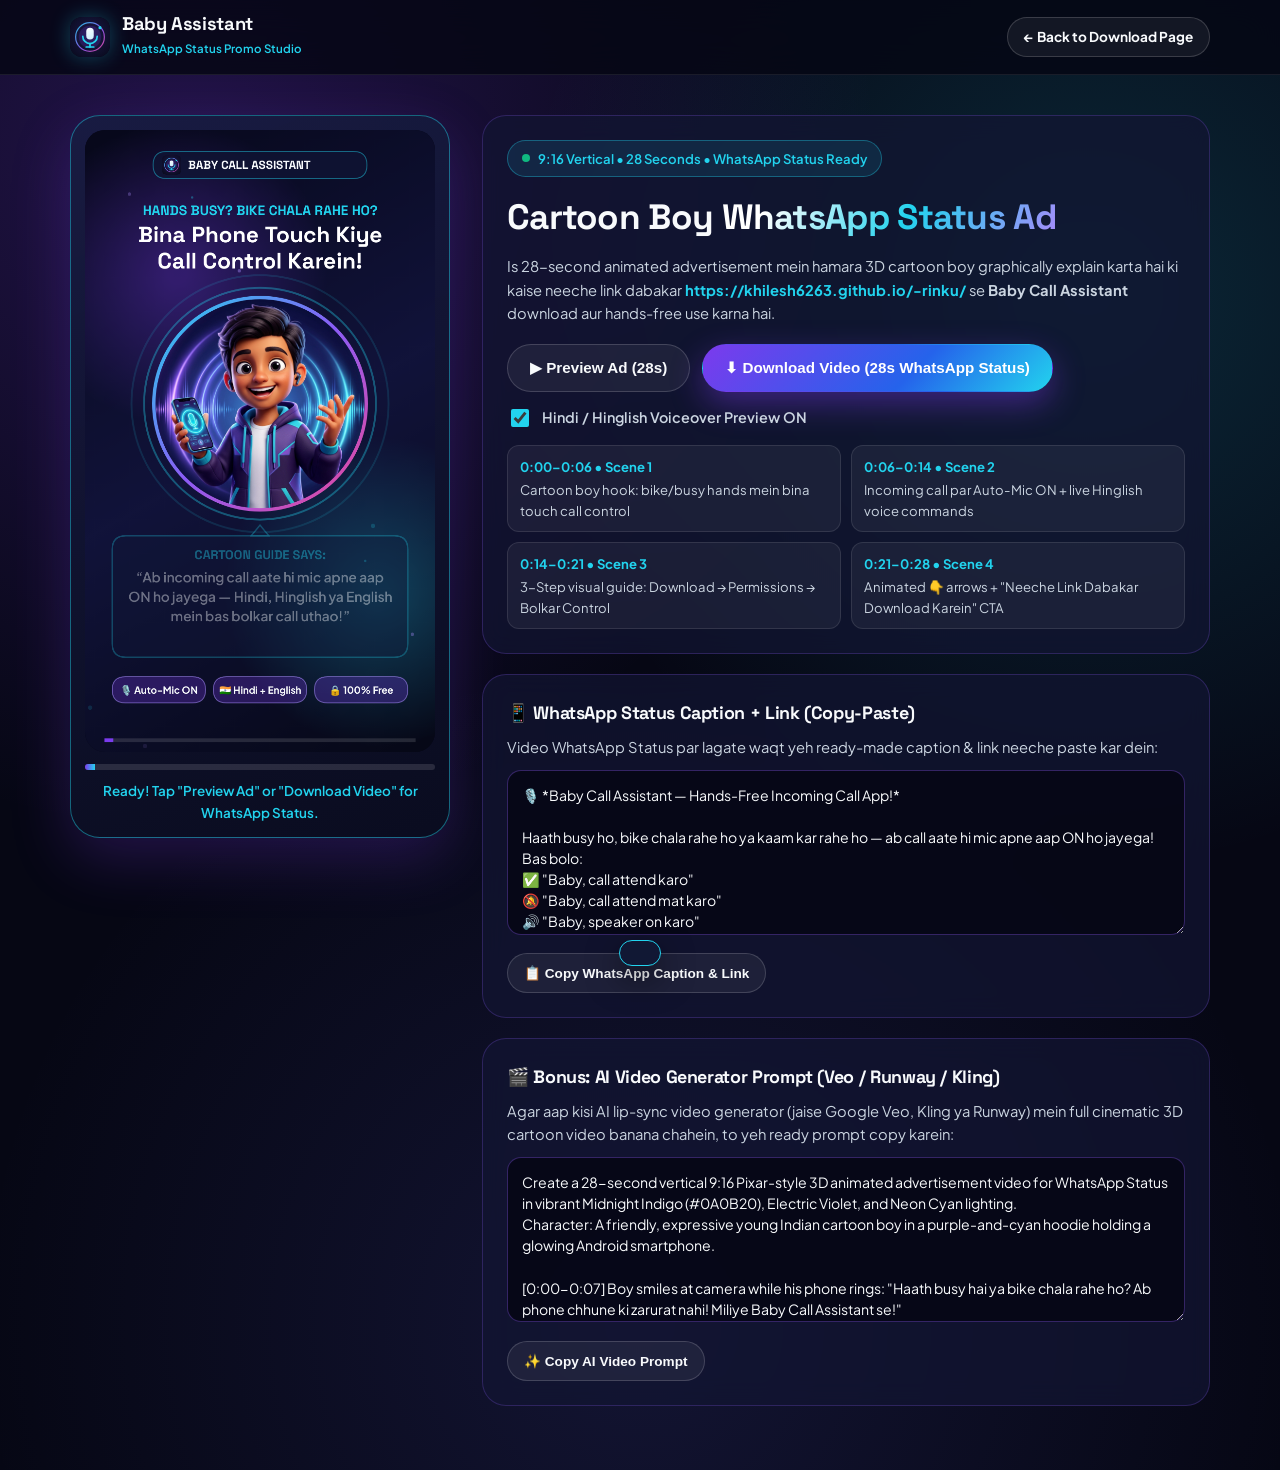
==== docs/promo.html @ e04ddbad "feat: add WhatsApp status promo video studio Introduce a new promo page and interactive JS renderer " ====
<!DOCTYPE html>
<html lang="en">
<head>
  <meta charset="UTF-8" />
  <meta name="viewport" content="width=device-width, initial-scale=1.0" />
  <title>Baby Assistant — WhatsApp Status Promo Video Studio</title>
  <meta
    name="description"
    content="Preview and download a 9:16 vertical WhatsApp Status advertisement video featuring our cartoon boy explaining how to download and use Baby Call Assistant."
  />
  <meta name="theme-color" content="#0A0B20" />
  <link rel="icon" type="image/svg+xml" href="./assets/baby-icon.svg" />
  <link rel="preconnect" href="https://fonts.googleapis.com" />
  <link rel="preconnect" href="https://fonts.gstatic.com" crossorigin />
  <link
    href="https://fonts.googleapis.com/css2?family=JetBrains+Mono:wght@500;700&family=Plus+Jakarta+Sans:wght@400;500;600;700;800&family=Space+Grotesk:wght@600;700&display=swap"
    rel="stylesheet"
  />
  <link rel="stylesheet" href="./styles.css" />
  <style>
    .promo-layout {
      display: grid;
      grid-template-columns: minmax(280px, 380px) 1fr;
      gap: 32px;
      align-items: start;
      padding: 40px 0 64px;
    }

    .canvas-shell {
      background: linear-gradient(160deg, rgba(24, 28, 66, 0.92), rgba(10, 12, 32, 0.98));
      border: 1px solid var(--border-glow);
      border-radius: 30px;
      padding: 14px;
      box-shadow: var(--shadow-glow);
    }

    #promo-canvas {
      width: 100%;
      aspect-ratio: 9 / 16;
      border-radius: 20px;
      display: block;
      background: #07081A;
    }

    .progress-track {
      height: 6px;
      border-radius: 999px;
      background: rgba(255, 255, 255, 0.12);
      overflow: hidden;
      margin-top: 12px;
    }

    .progress-fill {
      height: 100%;
      width: 0%;
      background: linear-gradient(90deg, var(--violet), var(--cyan));
      transition: width 0.1s linear;
    }

    .status-line {
      font-size: 0.84rem;
      color: var(--cyan);
      margin-top: 10px;
      text-align: center;
      font-weight: 600;
      min-height: 22px;
    }

    .promo-controls {
      display: flex;
      flex-direction: column;
      gap: 20px;
    }

    .control-buttons {
      display: flex;
      flex-wrap: wrap;
      gap: 12px;
    }

    .voice-switch {
      display: inline-flex;
      align-items: center;
      gap: 10px;
      color: var(--text-secondary);
      font-size: 0.9rem;
      font-weight: 600;
      cursor: pointer;
    }

    .voice-switch input {
      width: 18px;
      height: 18px;
      accent-color: var(--cyan);
    }

    .copy-area {
      width: 100%;
      min-height: 165px;
      background: rgba(6, 7, 20, 0.85);
      border: 1px solid rgba(139, 92, 246, 0.35);
      border-radius: 14px;
      color: var(--text-primary);
      padding: 14px;
      font-family: "Plus Jakarta Sans", sans-serif;
      font-size: 0.88rem;
      line-height: 1.5;
      resize: vertical;
      margin: 10px 0 12px;
    }

    .scene-list {
      display: grid;
      grid-template-columns: 1fr 1fr;
      gap: 10px;
      margin-top: 12px;
    }

    .scene-pill {
      background: rgba(255, 255, 255, 0.05);
      border: 1px solid rgba(255, 255, 255, 0.1);
      border-radius: 12px;
      padding: 10px 12px;
      font-size: 0.82rem;
      color: var(--text-secondary);
    }

    .scene-pill strong {
      display: block;
      color: var(--cyan);
      margin-bottom: 2px;
    }

    @media (max-width: 860px) {
      .promo-layout {
        grid-template-columns: 1fr;
      }

      .canvas-shell {
        max-width: 360px;
        margin: 0 auto;
        width: 100%;
      }
    }

    @media (max-width: 520px) {
      .scene-list {
        grid-template-columns: 1fr;
      }
    }
  </style>
</head>
<body>
  <header class="navbar">
    <div class="container nav-inner">
      <a href="./index.html" class="brand">
        <img src="./assets/baby-icon.svg" alt="Baby Assistant Logo" width="40" height="40" />
        <div>
          <span class="brand-name">Baby Assistant</span>
          <span class="brand-sub">WhatsApp Status Promo Studio</span>
        </div>
      </a>

      <div class="nav-actions">
        <a href="./index.html" class="btn btn-secondary btn-compact">← Back to Download Page</a>
      </div>
    </div>
  </header>

  <main class="container">
    <div class="promo-layout">
      <!-- Left: 9:16 Vertical WhatsApp Status Ad Player -->
      <div class="canvas-shell">
        <canvas id="promo-canvas" width="720" height="1280" aria-label="Baby Assistant WhatsApp Status advertisement video preview"></canvas>
        <div class="progress-track">
          <div id="promo-progress-fill" class="progress-fill"></div>
        </div>
        <div id="promo-status" class="status-line">
          Ready! Tap "Preview Ad" or "Download Video" for WhatsApp Status.
        </div>
      </div>

      <!-- Right: Controls, WhatsApp Caption & AI Video Prompt -->
      <div class="promo-controls">
        <div class="glass-card">
          <div class="pill-badge" style="margin-bottom: 12px;">
            <span class="pulse-dot" aria-hidden="true"></span>
            <span>9:16 Vertical • 28 Seconds • WhatsApp Status Ready</span>
          </div>
          <h1 style="font-size: clamp(1.6rem, 3vw, 2.2rem); margin-bottom: 10px;">
            Cartoon Boy <span class="gradient-text">WhatsApp Status Ad</span>
          </h1>
          <p style="color: var(--text-secondary); margin-bottom: 18px;">
            Is 28-second animated advertisement mein hamara 3D cartoon boy graphically explain karta hai ki kaise neeche link dabakar <strong id="promo-site-url" style="color: var(--cyan);"></strong> se <strong>Baby Call Assistant</strong> download aur hands-free use karna hai.
          </p>

          <div class="control-buttons">
            <button type="button" id="btn-play-preview" class="btn btn-secondary">
              ▶ Preview Ad (28s)
            </button>
            <button type="button" id="btn-record-video" class="btn btn-primary">
              ⬇ Download Video (28s WhatsApp Status)
            </button>
          </div>

          <div style="margin-top: 14px;">
            <label class="voice-switch">
              <input type="checkbox" id="toggle-voiceover" checked />
              <span>Hindi / Hinglish Voiceover Preview ON</span>
            </label>
          </div>

          <div class="scene-list">
            <div class="scene-pill">
              <strong>0:00–0:06 • Scene 1</strong>
              Cartoon boy hook: bike/busy hands mein bina touch call control
            </div>
            <div class="scene-pill">
              <strong>0:06–0:14 • Scene 2</strong>
              Incoming call par Auto-Mic ON + live Hinglish voice commands
            </div>
            <div class="scene-pill">
              <strong>0:14–0:21 • Scene 3</strong>
              3-Step visual guide: Download → Permissions → Bolkar Control
            </div>
            <div class="scene-pill">
              <strong>0:21–0:28 • Scene 4</strong>
              Animated 👇 arrows + "Neeche Link Dabakar Download Karein" CTA
            </div>
          </div>
        </div>

        <div class="glass-card">
          <h3>📱 WhatsApp Status Caption + Link (Copy-Paste)</h3>
          <p>Video WhatsApp Status par lagate waqt yeh ready-made caption &amp; link neeche paste kar dein:</p>
          <textarea id="whatsapp-caption-text" class="copy-area" readonly></textarea>
          <button type="button" id="btn-copy-caption" class="btn btn-secondary btn-compact">
            📋 Copy WhatsApp Caption &amp; Link
          </button>
        </div>

        <div class="glass-card">
          <h3>🎬 Bonus: AI Video Generator Prompt (Veo / Runway / Kling)</h3>
          <p>Agar aap kisi AI lip-sync video generator (jaise Google Veo, Kling ya Runway) mein full cinematic 3D cartoon video banana chahein, to yeh ready prompt copy karein:</p>
          <textarea id="ai-video-prompt-text" class="copy-area" readonly></textarea>
          <button type="button" id="btn-copy-ai-prompt" class="btn btn-secondary btn-compact">
            ✨ Copy AI Video Prompt
          </button>
        </div>
      </div>
    </div>
  </main>

  <div id="toast" class="toast" role="status" aria-live="polite"></div>
  <script src="./promo.js" defer></script>
</body>
</html>
---- docs/styles.css ----
:root {
  --bg-deep: #060714;
  --bg-surface: #0E1128;
  --bg-card: rgba(18, 22, 50, 0.72);
  --border-subtle: rgba(139, 92, 246, 0.24);
  --border-glow: rgba(34, 211, 238, 0.45);
  --text-primary: #F8FAFC;
  --text-secondary: #CBD5E1;
  --text-muted: #94A3B8;
  --violet: #7C3AED;
  --violet-light: #A78BFA;
  --cyan: #22D3EE;
  --emerald: #10B981;
  --rose: #F43F5E;
  --amber: #F59E0B;
  --radius-lg: 24px;
  --radius-md: 16px;
  --radius-pill: 999px;
  --shadow-glow: 0 20px 60px rgba(124, 58, 237, 0.24);
}

*,
*::before,
*::after {
  box-sizing: border-box;
}

html {
  scroll-behavior: smooth;
}

body {
  margin: 0;
  font-family: "Plus Jakarta Sans", -apple-system, BlinkMacSystemFont, "Segoe UI", sans-serif;
  background: radial-gradient(circle at 15% 10%, rgba(124, 58, 237, 0.24), transparent 40%),
    radial-gradient(circle at 85% 20%, rgba(34, 211, 238, 0.16), transparent 36%),
    radial-gradient(circle at 50% 90%, rgba(99, 102, 241, 0.14), transparent 45%),
    var(--bg-deep);
  color: var(--text-primary);
  line-height: 1.6;
  min-height: 100vh;
  overflow-x: hidden;
}

h1, h2, h3, h4, .brand-name {
  font-family: "Space Grotesk", sans-serif;
  letter-spacing: -0.02em;
  margin-top: 0;
}

code, .mono {
  font-family: "JetBrains Mono", monospace;
}

a {
  color: inherit;
  text-decoration: none;
}

.container {
  width: min(1140px, 92%);
  margin: 0 auto;
}

/* Navbar */
.navbar {
  position: sticky;
  top: 0;
  z-index: 50;
  background: rgba(6, 7, 20, 0.82);
  backdrop-filter: blur(18px);
  border-bottom: 1px solid rgba(255, 255, 255, 0.08);
}

.nav-inner {
  display: flex;
  align-items: center;
  justify-content: space-between;
  gap: 16px;
  padding: 14px 0;
}

.brand {
  display: flex;
  align-items: center;
  gap: 12px;
}

.brand img {
  width: 40px;
  height: 40px;
  border-radius: 12px;
  box-shadow: 0 0 20px rgba(34, 211, 238, 0.3);
}

.brand-name {
  font-size: 1.15rem;
  font-weight: 700;
  display: block;
  line-height: 1.1;
}

.brand-sub {
  font-size: 0.72rem;
  color: var(--cyan);
  font-weight: 600;
}

.nav-links {
  display: flex;
  align-items: center;
  gap: 24px;
  color: var(--text-secondary);
  font-size: 0.92rem;
  font-weight: 500;
}

.nav-links a:hover {
  color: var(--cyan);
}

.nav-actions {
  display: flex;
  align-items: center;
  gap: 10px;
}

.lang-toggle {
  display: inline-flex;
  background: rgba(255, 255, 255, 0.06);
  border: 1px solid rgba(255, 255, 255, 0.12);
  border-radius: var(--radius-pill);
  padding: 3px;
}

.lang-btn {
  border: none;
  background: transparent;
  color: var(--text-muted);
  font-size: 0.78rem;
  font-weight: 600;
  padding: 6px 12px;
  border-radius: var(--radius-pill);
  cursor: pointer;
  transition: 0.2s ease;
}

.lang-btn.active {
  background: linear-gradient(135deg, var(--violet), #4F46E5);
  color: #fff;
}

/* Buttons */
.btn {
  display: inline-flex;
  align-items: center;
  justify-content: center;
  gap: 10px;
  min-height: 48px;
  padding: 12px 22px;
  border-radius: var(--radius-pill);
  font-weight: 700;
  font-size: 0.95rem;
  border: 1px solid transparent;
  cursor: pointer;
  transition: transform 0.18s ease, box-shadow 0.2s ease, border-color 0.2s ease;
}

.btn:hover {
  transform: translateY(-2px);
}

.btn-primary {
  background: linear-gradient(135deg, var(--violet), #2563EB 60%, var(--cyan));
  color: #fff;
  box-shadow: 0 12px 32px rgba(124, 58, 237, 0.42);
}

.btn-primary:hover {
  box-shadow: 0 16px 40px rgba(34, 211, 238, 0.35);
}

.btn-secondary {
  background: rgba(255, 255, 255, 0.06);
  border-color: rgba(255, 255, 255, 0.16);
  color: var(--text-primary);
}

.btn-secondary:hover {
  border-color: var(--cyan);
}

.btn-compact {
  min-height: 40px;
  padding: 8px 16px;
  font-size: 0.85rem;
}

/* Hero */
.hero {
  padding: 64px 0 48px;
}

.hero-grid {
  display: grid;
  grid-template-columns: 1.15fr 0.85fr;
  gap: 44px;
  align-items: center;
}

.pill-badge {
  display: inline-flex;
  align-items: center;
  gap: 8px;
  padding: 7px 14px;
  border-radius: var(--radius-pill);
  background: rgba(34, 211, 238, 0.1);
  border: 1px solid rgba(34, 211, 238, 0.35);
  color: var(--cyan);
  font-size: 0.82rem;
  font-weight: 600;
  margin-bottom: 18px;
}

.pulse-dot {
  width: 8px;
  height: 8px;
  border-radius: 50%;
  background: var(--emerald);
  box-shadow: 0 0 0 0 rgba(16, 185, 129, 0.7);
  animation: pulse 1.8s infinite;
}

@keyframes pulse {
  0% { box-shadow: 0 0 0 0 rgba(16, 185, 129, 0.7); }
  70% { box-shadow: 0 0 0 10px rgba(16, 185, 129, 0); }
  100% { box-shadow: 0 0 0 0 rgba(16, 185, 129, 0); }
}

.hero h1 {
  font-size: clamp(2.1rem, 4.4vw, 3.45rem);
  line-height: 1.1;
  margin-bottom: 18px;
}

.gradient-text {
  background: linear-gradient(120deg, #FFFFFF 15%, var(--cyan) 55%, var(--violet-light) 100%);
  -webkit-background-clip: text;
  background-clip: text;
  color: transparent;
}

.hero-desc {
  color: var(--text-secondary);
  font-size: 1.06rem;
  margin-bottom: 28px;
  max-width: 560px;
}

.hero-cta-row {
  display: flex;
  flex-wrap: wrap;
  gap: 14px;
  margin-bottom: 24px;
}

.meta-strip {
  display: flex;
  flex-wrap: wrap;
  gap: 18px;
  color: var(--text-muted);
  font-size: 0.86rem;
}

.meta-strip span {
  display: inline-flex;
  align-items: center;
  gap: 6px;
}

/* Interactive Phone Mockup */
.phone-frame {
  background: linear-gradient(160deg, rgba(24, 28, 66, 0.92), rgba(10, 12, 32, 0.98));
  border: 1px solid var(--border-glow);
  border-radius: 34px;
  padding: 20px;
  box-shadow: var(--shadow-glow), inset 0 1px 0 rgba(255, 255, 255, 0.12);
  position: relative;
}

.phone-notch {
  width: 96px;
  height: 18px;
  background: #050610;
  border-radius: 12px;
  margin: 0 auto 14px;
}

.call-status-pill {
  display: inline-flex;
  align-items: center;
  gap: 8px;
  font-size: 0.76rem;
  font-weight: 700;
  letter-spacing: 0.04em;
  text-transform: uppercase;
  padding: 6px 12px;
  border-radius: var(--radius-pill);
  background: rgba(16, 185, 129, 0.16);
  color: #6EE7B7;
  border: 1px solid rgba(16, 185, 129, 0.35);
}

.call-status-pill.ringing {
  background: rgba(34, 211, 238, 0.15);
  color: var(--cyan);
  border-color: rgba(34, 211, 238, 0.4);
}

.call-status-pill.rejected {
  background: rgba(244, 63, 94, 0.16);
  color: #FDA4AF;
  border-color: rgba(244, 63, 94, 0.4);
}

.phone-header {
  text-align: center;
  margin-bottom: 16px;
}

.caller-name {
  font-size: 1.3rem;
  font-weight: 700;
  margin: 10px 0 2px;
}

.caller-sub {
  font-size: 0.85rem;
  color: var(--text-muted);
  margin: 0;
}

.orb-stage {
  display: flex;
  flex-direction: column;
  align-items: center;
  margin: 16px 0;
}

.orb-ring {
  width: 112px;
  height: 112px;
  border-radius: 50%;
  padding: 6px;
  background: conic-gradient(from 0deg, var(--cyan), var(--violet), #EC4899, var(--cyan));
  animation: spin 6s linear infinite;
  display: grid;
  place-items: center;
  box-shadow: 0 0 38px rgba(124, 58, 237, 0.55);
}

.orb-inner {
  width: 100%;
  height: 100%;
  border-radius: 50%;
  background: #0B0D24;
  display: grid;
  place-items: center;
  animation: spin-reverse 6s linear infinite;
}

.orb-inner img {
  width: 72px;
  height: 72px;
  border-radius: 50%;
}

@keyframes spin {
  to { transform: rotate(360deg); }
}

@keyframes spin-reverse {
  to { transform: rotate(-360deg); }
}

.wave-bars {
  display: flex;
  align-items: center;
  gap: 5px;
  height: 26px;
  margin-top: 12px;
}

.wave-bars span {
  width: 4px;
  border-radius: 4px;
  background: linear-gradient(180deg, var(--cyan), var(--violet));
  animation: wave 1s ease-in-out infinite;
}

.wave-bars span:nth-child(2) { animation-delay: 0.12s; }
.wave-bars span:nth-child(3) { animation-delay: 0.24s; }
.wave-bars span:nth-child(4) { animation-delay: 0.36s; }
.wave-bars span:nth-child(5) { animation-delay: 0.18s; }

@keyframes wave {
  0%, 100% { height: 8px; opacity: 0.55; }
  50% { height: 24px; opacity: 1; }
}

.sim-response {
  background: rgba(255, 255, 255, 0.05);
  border: 1px solid rgba(255, 255, 255, 0.1);
  border-radius: 14px;
  padding: 12px 14px;
  font-size: 0.86rem;
  color: var(--text-secondary);
  margin-bottom: 14px;
  min-height: 66px;
}

.sim-response strong {
  color: var(--cyan);
  display: block;
  margin-bottom: 3px;
}

.demo-chips {
  display: grid;
  grid-template-columns: 1fr 1fr;
  gap: 8px;
}

.chip-btn {
  border: 1px solid rgba(139, 92, 246, 0.35);
  background: rgba(124, 58, 237, 0.14);
  color: var(--text-primary);
  border-radius: 12px;
  padding: 9px 10px;
  font-size: 0.78rem;
  font-weight: 600;
  cursor: pointer;
  text-align: left;
  transition: 0.18s ease;
}

.chip-btn:hover {
  border-color: var(--cyan);
  background: rgba(34, 211, 238, 0.16);
}

.chip-btn.reset-chip {
  grid-column: span 2;
  text-align: center;
  background: rgba(255, 255, 255, 0.05);
  border-color: rgba(255, 255, 255, 0.15);
  color: var(--text-secondary);
}

/* Sections */
.section {
  padding: 58px 0;
}

.section-head {
  text-align: center;
  max-width: 680px;
  margin: 0 auto 38px;
}

.section-tag {
  font-size: 0.8rem;
  font-weight: 700;
  letter-spacing: 0.1em;
  text-transform: uppercase;
  color: var(--cyan);
  margin-bottom: 8px;
}

.section-head h2 {
  font-size: clamp(1.7rem, 3vw, 2.4rem);
  margin-bottom: 12px;
}

.section-head p {
  color: var(--text-secondary);
  margin: 0;
}

/* Cards */
.card-grid {
  display: grid;
  grid-template-columns: repeat(3, 1fr);
  gap: 20px;
}

.glass-card {
  background: var(--bg-card);
  border: 1px solid var(--border-subtle);
  border-radius: var(--radius-lg);
  padding: 24px;
  backdrop-filter: blur(12px);
  transition: border-color 0.2s ease, transform 0.2s ease;
}

.glass-card:hover {
  border-color: var(--border-glow);
  transform: translateY(-3px);
}

.icon-box {
  width: 46px;
  height: 46px;
  border-radius: 14px;
  background: linear-gradient(135deg, rgba(124, 58, 237, 0.35), rgba(34, 211, 238, 0.22));
  border: 1px solid rgba(167, 139, 250, 0.35);
  display: grid;
  place-items: center;
  font-size: 1.35rem;
  margin-bottom: 14px;
}

.glass-card h3 {
  font-size: 1.12rem;
  margin-bottom: 8px;
}

.glass-card p {
  color: var(--text-secondary);
  font-size: 0.92rem;
  margin: 0;
}

/* Commands Grid */
.commands-grid {
  display: grid;
  grid-template-columns: repeat(2, 1fr);
  gap: 18px;
}

.command-card {
  display: flex;
  flex-direction: column;
  gap: 10px;
}

.command-header {
  display: flex;
  align-items: center;
  justify-content: space-between;
  gap: 10px;
}

.intent-badge {
  font-size: 0.74rem;
  font-weight: 700;
  padding: 4px 10px;
  border-radius: var(--radius-pill);
  background: rgba(34, 211, 238, 0.15);
  color: var(--cyan);
}

.intent-badge.warn {
  background: rgba(245, 158, 11, 0.16);
  color: #FCD34D;
}

.intent-badge.danger {
  background: rgba(244, 63, 94, 0.16);
  color: #FDA4AF;
}

.phrase-list {
  display: flex;
  flex-wrap: wrap;
  gap: 8px;
}

.phrase-pill {
  background: rgba(255, 255, 255, 0.06);
  border: 1px solid rgba(255, 255, 255, 0.12);
  border-radius: 10px;
  padding: 7px 12px;
  font-size: 0.86rem;
  color: var(--text-primary);
}

/* Install Steps */
.steps-grid {
  display: grid;
  grid-template-columns: repeat(3, 1fr);
  gap: 20px;
}

.step-num {
  width: 36px;
  height: 36px;
  border-radius: 50%;
  background: linear-gradient(135deg, var(--violet), var(--cyan));
  color: #fff;
  font-weight: 800;
  display: grid;
  place-items: center;
  margin-bottom: 14px;
}

/* Release Verification Box */
.download-box {
  background: linear-gradient(135deg, rgba(124, 58, 237, 0.18), rgba(14, 17, 40, 0.92));
  border: 1px solid var(--border-glow);
  border-radius: 28px;
  padding: 34px;
  display: grid;
  grid-template-columns: 1.2fr 0.8fr;
  gap: 28px;
  align-items: center;
}

.spec-list {
  display: grid;
  grid-template-columns: 1fr 1fr;
  gap: 12px;
  margin-top: 18px;
}

.spec-item {
  background: rgba(255, 255, 255, 0.05);
  border: 1px solid rgba(255, 255, 255, 0.08);
  border-radius: 14px;
  padding: 12px 14px;
}

.spec-label {
  font-size: 0.74rem;
  color: var(--text-muted);
  display: block;
}

.spec-value {
  font-size: 0.92rem;
  font-weight: 700;
  word-break: break-all;
}

.download-actions {
  display: flex;
  flex-direction: column;
  gap: 12px;
}

.qr-card {
  display: flex;
  align-items: center;
  gap: 16px;
  padding: 16px;
  border-radius: 20px;
  background: rgba(10, 12, 32, 0.72);
  border: 1px solid rgba(34, 211, 238, 0.32);
  box-shadow: 0 12px 32px rgba(0, 0, 0, 0.35);
}

.qr-frame {
  flex-shrink: 0;
  padding: 10px;
  background: #FFFFFF;
  border-radius: 16px;
  box-shadow: 0 0 24px rgba(34, 211, 238, 0.25);
  display: grid;
  place-items: center;
}

.qr-code-box {
  width: 132px;
  height: 132px;
  display: grid;
  place-items: center;
}

.qr-code-box svg,
.qr-code-box img {
  width: 132px;
  height: 132px;
  display: block;
  border-radius: 4px;
}

.qr-caption {
  display: flex;
  flex-direction: column;
  gap: 6px;
  min-width: 0;
}

.qr-caption strong {
  font-family: "Space Grotesk", sans-serif;
  font-size: 1rem;
  color: var(--text-primary);
}

.qr-caption span {
  font-size: 0.82rem;
  color: var(--text-secondary);
  line-height: 1.45;
}

.qr-copy-btn {
  margin-top: 4px;
  align-self: flex-start;
  display: inline-flex;
  align-items: center;
  gap: 6px;
  padding: 7px 12px;
  min-height: 36px;
  border-radius: var(--radius-pill);
  border: 1px solid rgba(139, 92, 246, 0.45);
  background: rgba(124, 58, 237, 0.18);
  color: var(--text-primary);
  font-size: 0.78rem;
  font-weight: 600;
  cursor: pointer;
  transition: border-color 0.2s ease, background 0.2s ease;
}

.qr-copy-btn:hover {
  border-color: var(--cyan);
  background: rgba(34, 211, 238, 0.18);
}

@media (max-width: 480px) {
  .qr-card {
    flex-direction: column;
    text-align: center;
  }

  .qr-copy-btn {
    align-self: center;
  }
}

.toast {
  position: fixed;
  bottom: 24px;
  left: 50%;
  transform: translateX(-50%) translateY(90px);
  background: #111834;
  border: 1px solid var(--cyan);
  color: #fff;
  padding: 12px 20px;
  border-radius: var(--radius-pill);
  font-size: 0.9rem;
  font-weight: 600;
  box-shadow: 0 12px 32px rgba(0, 0, 0, 0.5);
  transition: transform 0.25s ease;
  z-index: 100;
}

.toast.show {
  transform: translateX(-50%) translateY(0);
}

/* FAQ */
.faq-list {
  max-width: 780px;
  margin: 0 auto;
  display: flex;
  flex-direction: column;
  gap: 12px;
}

.faq-item {
  background: var(--bg-card);
  border: 1px solid var(--border-subtle);
  border-radius: var(--radius-md);
  overflow: hidden;
}

.faq-item summary {
  padding: 18px 20px;
  font-weight: 700;
  cursor: pointer;
  list-style: none;
  display: flex;
  justify-content: space-between;
  align-items: center;
}

.faq-item summary::-webkit-details-marker {
  display: none;
}

.faq-item summary::after {
  content: "+";
  color: var(--cyan);
  font-size: 1.3rem;
}

.faq-item[open] summary::after {
  content: "−";
}

.faq-item p {
  margin: 0;
  padding: 0 20px 18px;
  color: var(--text-secondary);
  font-size: 0.94rem;
}

/* Footer */
.footer {
  border-top: 1px solid rgba(255, 255, 255, 0.08);
  padding: 34px 0 46px;
  margin-top: 30px;
  color: var(--text-muted);
  font-size: 0.88rem;
}

.footer-inner {
  display: flex;
  flex-wrap: wrap;
  justify-content: space-between;
  align-items: center;
  gap: 16px;
}

.footer-links {
  display: flex;
  gap: 20px;
}

.footer-links a:hover {
  color: var(--cyan);
}

@media (max-width: 920px) {
  .hero-grid,
  .download-box {
    grid-template-columns: 1fr;
  }

  .card-grid,
  .steps-grid {
    grid-template-columns: 1fr 1fr;
  }

  .nav-links {
    display: none;
  }
}

@media (max-width: 620px) {
  .card-grid,
  .steps-grid,
  .commands-grid,
  .spec-list {
    grid-template-columns: 1fr;
  }

  .hero {
    padding-top: 36px;
  }

  .demo-chips {
    grid-template-columns: 1fr;
  }

  .chip-btn.reset-chip {
    grid-column: span 1;
  }
}
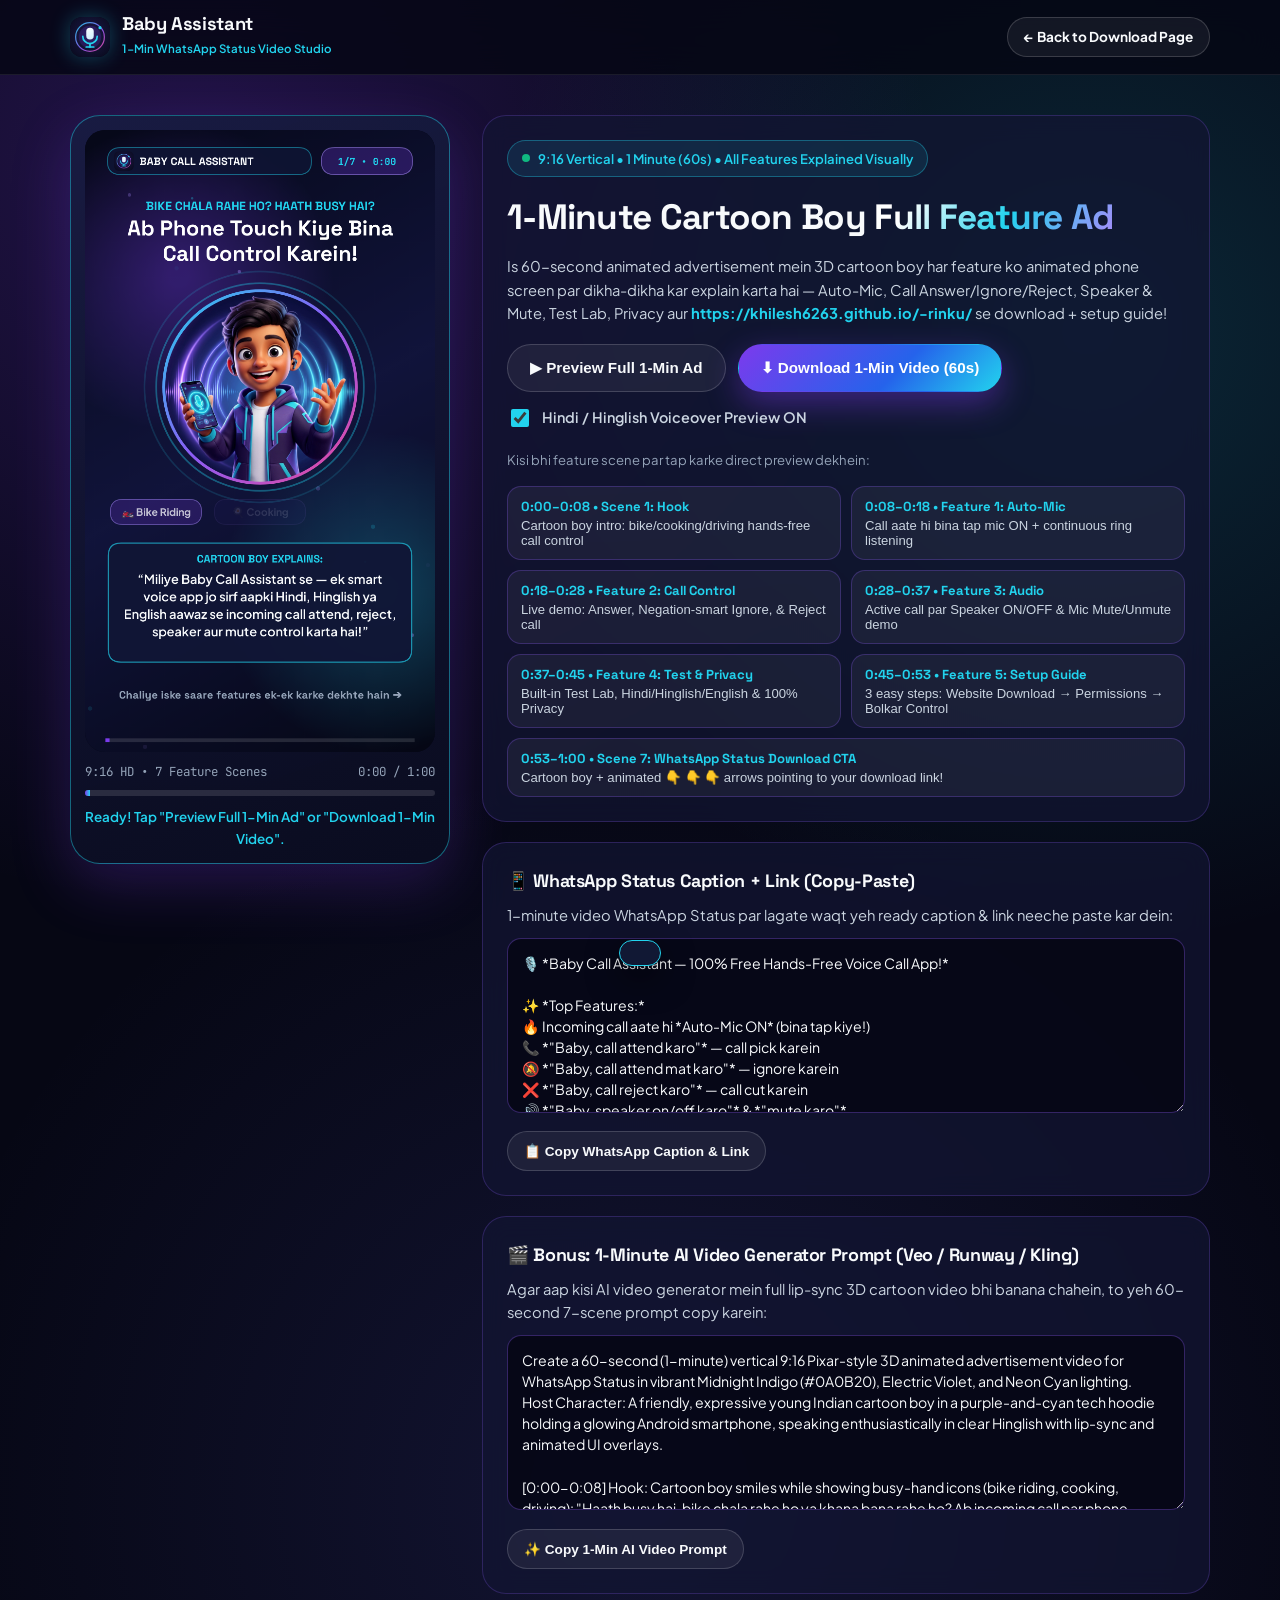
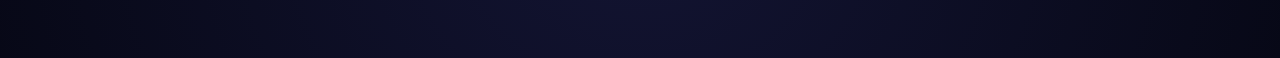
==== commit 406ec0a0: "feat: extend promo video duration to 60 seconds Update promo studio to support 60-second video gener" ====
--- a/docs/promo.html
+++ b/docs/promo.html
@@ -3,10 +3,10 @@
 <head>
   <meta charset="UTF-8" />
   <meta name="viewport" content="width=device-width, initial-scale=1.0" />
-  <title>Baby Assistant — WhatsApp Status Promo Video Studio</title>
+  <title>Baby Assistant — 1-Minute WhatsApp Status Promo Video Studio</title>
   <meta
     name="description"
-    content="Preview and download a 9:16 vertical WhatsApp Status advertisement video featuring our cartoon boy explaining how to download and use Baby Call Assistant."
+    content="Preview and download a 1-minute (60s) 9:16 vertical WhatsApp Status advertisement video featuring a 3D cartoon boy visually demonstrating every Baby Call Assistant feature."
   />
   <meta name="theme-color" content="#0A0B20" />
   <link rel="icon" type="image/svg+xml" href="./assets/baby-icon.svg" />
@@ -39,7 +39,17 @@
       aspect-ratio: 9 / 16;
       border-radius: 20px;
       display: block;
-      background: #07081A;
+      background: #060818;
+    }
+
+    .progress-meta {
+      display: flex;
+      justify-content: space-between;
+      align-items: center;
+      margin-top: 10px;
+      font-size: 0.78rem;
+      color: var(--text-muted);
+      font-family: "JetBrains Mono", monospace;
     }
 
     .progress-track {
@@ -47,7 +57,7 @@
       border-radius: 999px;
       background: rgba(255, 255, 255, 0.12);
       overflow: hidden;
-      margin-top: 12px;
+      margin-top: 8px;
     }
 
     .progress-fill {
@@ -96,7 +106,7 @@
 
     .copy-area {
       width: 100%;
-      min-height: 165px;
+      min-height: 175px;
       background: rgba(6, 7, 20, 0.85);
       border: 1px solid rgba(139, 92, 246, 0.35);
       border-radius: 14px;
@@ -113,22 +123,31 @@
       display: grid;
       grid-template-columns: 1fr 1fr;
       gap: 10px;
-      margin-top: 12px;
+      margin-top: 16px;
     }
 
     .scene-pill {
       background: rgba(255, 255, 255, 0.05);
-      border: 1px solid rgba(255, 255, 255, 0.1);
-      border-radius: 12px;
-      padding: 10px 12px;
+      border: 1px solid rgba(139, 92, 246, 0.28);
+      border-radius: 14px;
+      padding: 11px 13px;
       font-size: 0.82rem;
       color: var(--text-secondary);
+      text-align: left;
+      cursor: pointer;
+      transition: border-color 0.2s ease, background 0.2s ease;
+    }
+
+    .scene-pill:hover {
+      border-color: var(--cyan);
+      background: rgba(34, 211, 238, 0.12);
     }
 
     .scene-pill strong {
       display: block;
       color: var(--cyan);
-      margin-bottom: 2px;
+      margin-bottom: 3px;
+      font-family: "Space Grotesk", sans-serif;
     }
 
     @media (max-width: 860px) {
@@ -157,7 +176,7 @@
         <img src="./assets/baby-icon.svg" alt="Baby Assistant Logo" width="40" height="40" />
         <div>
           <span class="brand-name">Baby Assistant</span>
-          <span class="brand-sub">WhatsApp Status Promo Studio</span>
+          <span class="brand-sub">1-Min WhatsApp Status Video Studio</span>
         </div>
       </a>
 
@@ -169,37 +188,41 @@
 
   <main class="container">
     <div class="promo-layout">
-      <!-- Left: 9:16 Vertical WhatsApp Status Ad Player -->
+      <!-- Left: 9:16 Vertical 1-Minute WhatsApp Status Ad Player -->
       <div class="canvas-shell">
-        <canvas id="promo-canvas" width="720" height="1280" aria-label="Baby Assistant WhatsApp Status advertisement video preview"></canvas>
+        <canvas id="promo-canvas" width="720" height="1280" aria-label="Baby Assistant 1-minute WhatsApp Status advertisement video preview"></canvas>
+        <div class="progress-meta">
+          <span>9:16 HD • 7 Feature Scenes</span>
+          <span id="promo-time-label">0:00 / 1:00</span>
+        </div>
         <div class="progress-track">
           <div id="promo-progress-fill" class="progress-fill"></div>
         </div>
         <div id="promo-status" class="status-line">
-          Ready! Tap "Preview Ad" or "Download Video" for WhatsApp Status.
+          Ready! Tap "Preview Full 1-Min Ad" or "Download 1-Min Video".
         </div>
       </div>
 
-      <!-- Right: Controls, WhatsApp Caption & AI Video Prompt -->
+      <!-- Right: Controls, Clickable Feature Scenes, Caption & AI Video Prompt -->
       <div class="promo-controls">
         <div class="glass-card">
           <div class="pill-badge" style="margin-bottom: 12px;">
             <span class="pulse-dot" aria-hidden="true"></span>
-            <span>9:16 Vertical • 28 Seconds • WhatsApp Status Ready</span>
+            <span>9:16 Vertical • 1 Minute (60s) • All Features Explained Visually</span>
           </div>
           <h1 style="font-size: clamp(1.6rem, 3vw, 2.2rem); margin-bottom: 10px;">
-            Cartoon Boy <span class="gradient-text">WhatsApp Status Ad</span>
+            1-Minute Cartoon Boy <span class="gradient-text">Full Feature Ad</span>
           </h1>
           <p style="color: var(--text-secondary); margin-bottom: 18px;">
-            Is 28-second animated advertisement mein hamara 3D cartoon boy graphically explain karta hai ki kaise neeche link dabakar <strong id="promo-site-url" style="color: var(--cyan);"></strong> se <strong>Baby Call Assistant</strong> download aur hands-free use karna hai.
+            Is 60-second animated advertisement mein 3D cartoon boy har feature ko animated phone screen par dikha-dikha kar explain karta hai — Auto-Mic, Call Answer/Ignore/Reject, Speaker &amp; Mute, Test Lab, Privacy aur <strong id="promo-site-url" style="color: var(--cyan);"></strong> se download + setup guide!
           </p>
 
           <div class="control-buttons">
             <button type="button" id="btn-play-preview" class="btn btn-secondary">
-              ▶ Preview Ad (28s)
+              ▶ Preview Full 1-Min Ad
             </button>
             <button type="button" id="btn-record-video" class="btn btn-primary">
-              ⬇ Download Video (28s WhatsApp Status)
+              ⬇ Download 1-Min Video (60s)
             </button>
           </div>
 
@@ -210,29 +233,44 @@
             </label>
           </div>
 
+          <p style="color: var(--text-muted); font-size: 0.82rem; margin: 16px 0 4px;">
+            Kisi bhi feature scene par tap karke direct preview dekhein:
+          </p>
           <div class="scene-list">
-            <div class="scene-pill">
-              <strong>0:00–0:06 • Scene 1</strong>
-              Cartoon boy hook: bike/busy hands mein bina touch call control
-            </div>
-            <div class="scene-pill">
-              <strong>0:06–0:14 • Scene 2</strong>
-              Incoming call par Auto-Mic ON + live Hinglish voice commands
-            </div>
-            <div class="scene-pill">
-              <strong>0:14–0:21 • Scene 3</strong>
-              3-Step visual guide: Download → Permissions → Bolkar Control
-            </div>
-            <div class="scene-pill">
-              <strong>0:21–0:28 • Scene 4</strong>
-              Animated 👇 arrows + "Neeche Link Dabakar Download Karein" CTA
-            </div>
+            <button type="button" class="scene-pill" data-jump-sec="0">
+              <strong>0:00–0:08 • Scene 1: Hook</strong>
+              Cartoon boy intro: bike/cooking/driving hands-free call control
+            </button>
+            <button type="button" class="scene-pill" data-jump-sec="8">
+              <strong>0:08–0:18 • Feature 1: Auto-Mic</strong>
+              Call aate hi bina tap mic ON + continuous ring listening
+            </button>
+            <button type="button" class="scene-pill" data-jump-sec="18">
+              <strong>0:18–0:28 • Feature 2: Call Control</strong>
+              Live demo: Answer, Negation-smart Ignore, &amp; Reject call
+            </button>
+            <button type="button" class="scene-pill" data-jump-sec="28">
+              <strong>0:28–0:37 • Feature 3: Audio</strong>
+              Active call par Speaker ON/OFF &amp; Mic Mute/Unmute demo
+            </button>
+            <button type="button" class="scene-pill" data-jump-sec="37">
+              <strong>0:37–0:45 • Feature 4: Test &amp; Privacy</strong>
+              Built-in Test Lab, Hindi/Hinglish/English &amp; 100% Privacy
+            </button>
+            <button type="button" class="scene-pill" data-jump-sec="45">
+              <strong>0:45–0:53 • Feature 5: Setup Guide</strong>
+              3 easy steps: Website Download → Permissions → Bolkar Control
+            </button>
+            <button type="button" class="scene-pill" data-jump-sec="53" style="grid-column: 1 / -1;">
+              <strong>0:53–1:00 • Scene 7: WhatsApp Status Download CTA</strong>
+              Cartoon boy + animated 👇 👇 👇 arrows pointing to your download link!
+            </button>
           </div>
         </div>
 
         <div class="glass-card">
           <h3>📱 WhatsApp Status Caption + Link (Copy-Paste)</h3>
-          <p>Video WhatsApp Status par lagate waqt yeh ready-made caption &amp; link neeche paste kar dein:</p>
+          <p>1-minute video WhatsApp Status par lagate waqt yeh ready caption &amp; link neeche paste kar dein:</p>
           <textarea id="whatsapp-caption-text" class="copy-area" readonly></textarea>
           <button type="button" id="btn-copy-caption" class="btn btn-secondary btn-compact">
             📋 Copy WhatsApp Caption &amp; Link
@@ -240,11 +278,11 @@
         </div>
 
         <div class="glass-card">
-          <h3>🎬 Bonus: AI Video Generator Prompt (Veo / Runway / Kling)</h3>
-          <p>Agar aap kisi AI lip-sync video generator (jaise Google Veo, Kling ya Runway) mein full cinematic 3D cartoon video banana chahein, to yeh ready prompt copy karein:</p>
+          <h3>🎬 Bonus: 1-Minute AI Video Generator Prompt (Veo / Runway / Kling)</h3>
+          <p>Agar aap kisi AI video generator mein full lip-sync 3D cartoon video bhi banana chahein, to yeh 60-second 7-scene prompt copy karein:</p>
           <textarea id="ai-video-prompt-text" class="copy-area" readonly></textarea>
           <button type="button" id="btn-copy-ai-prompt" class="btn btn-secondary btn-compact">
-            ✨ Copy AI Video Prompt
+            ✨ Copy 1-Min AI Video Prompt
           </button>
         </div>
       </div>
